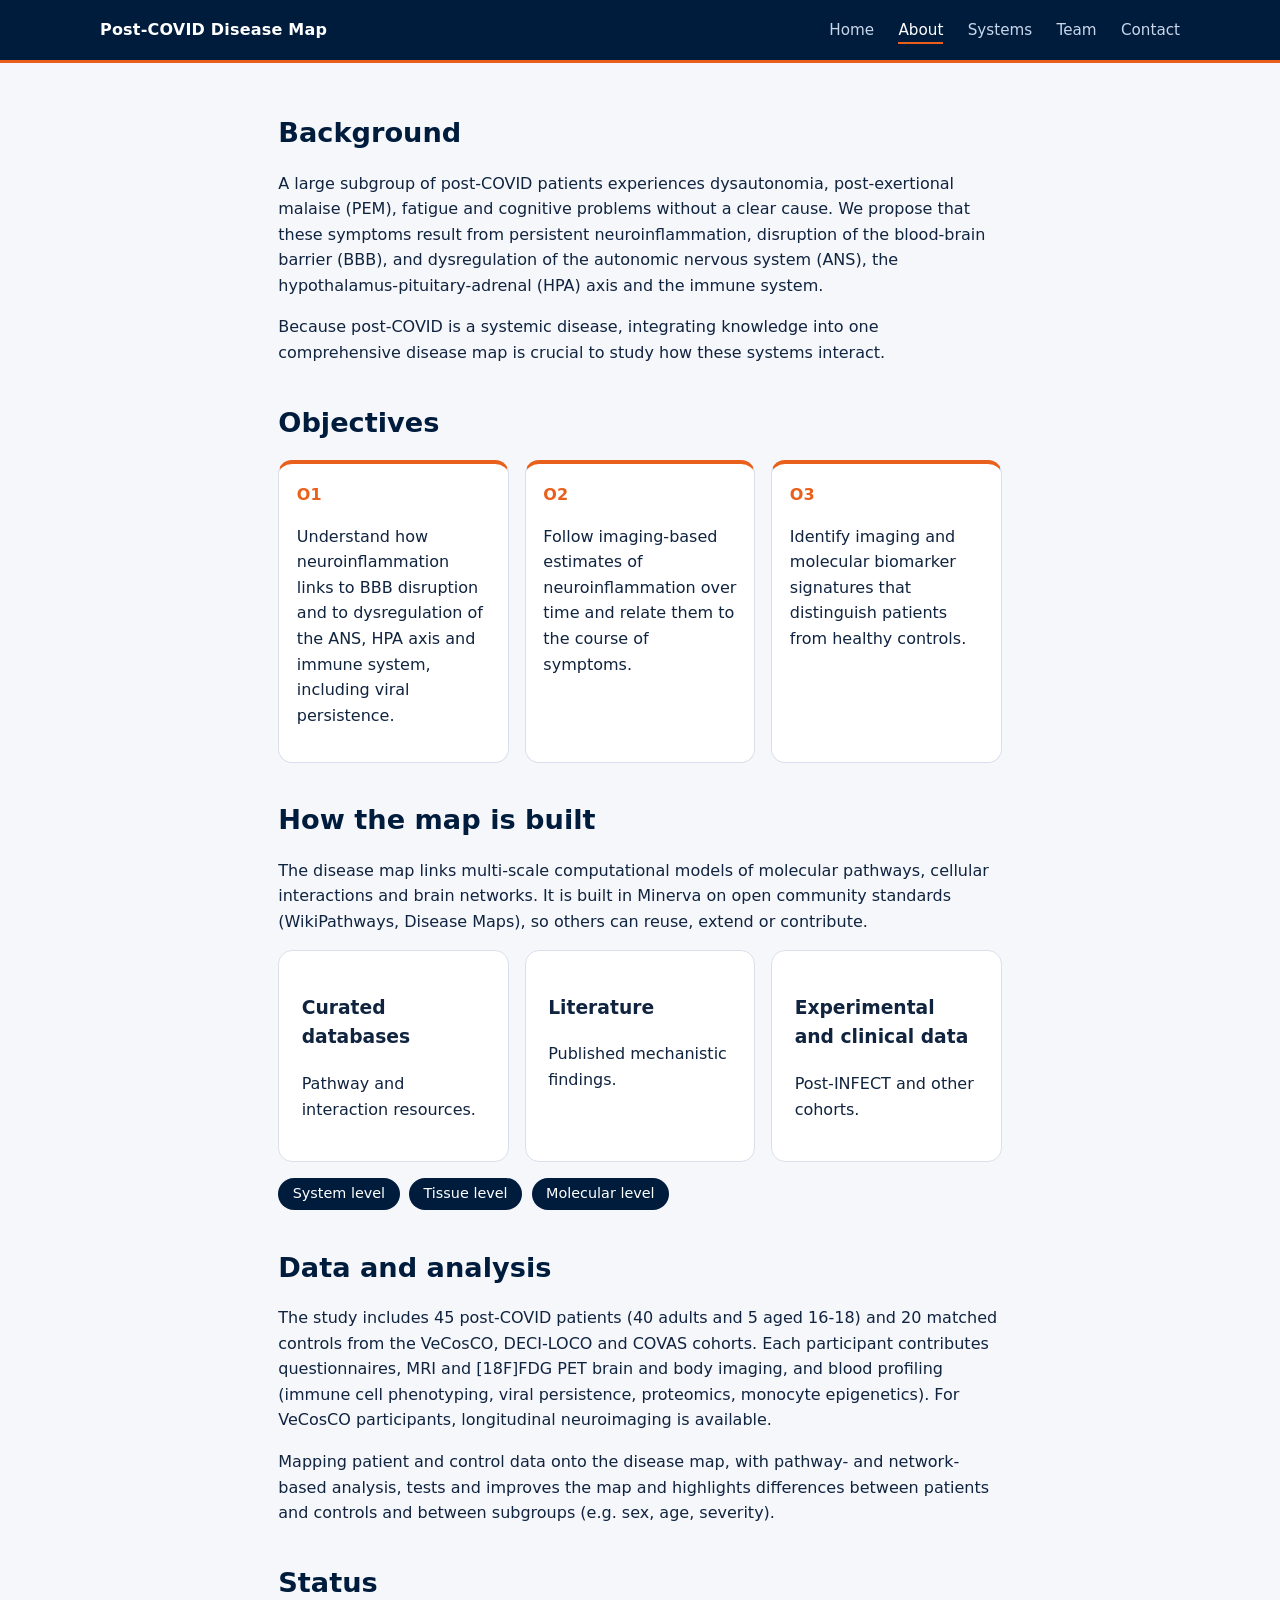
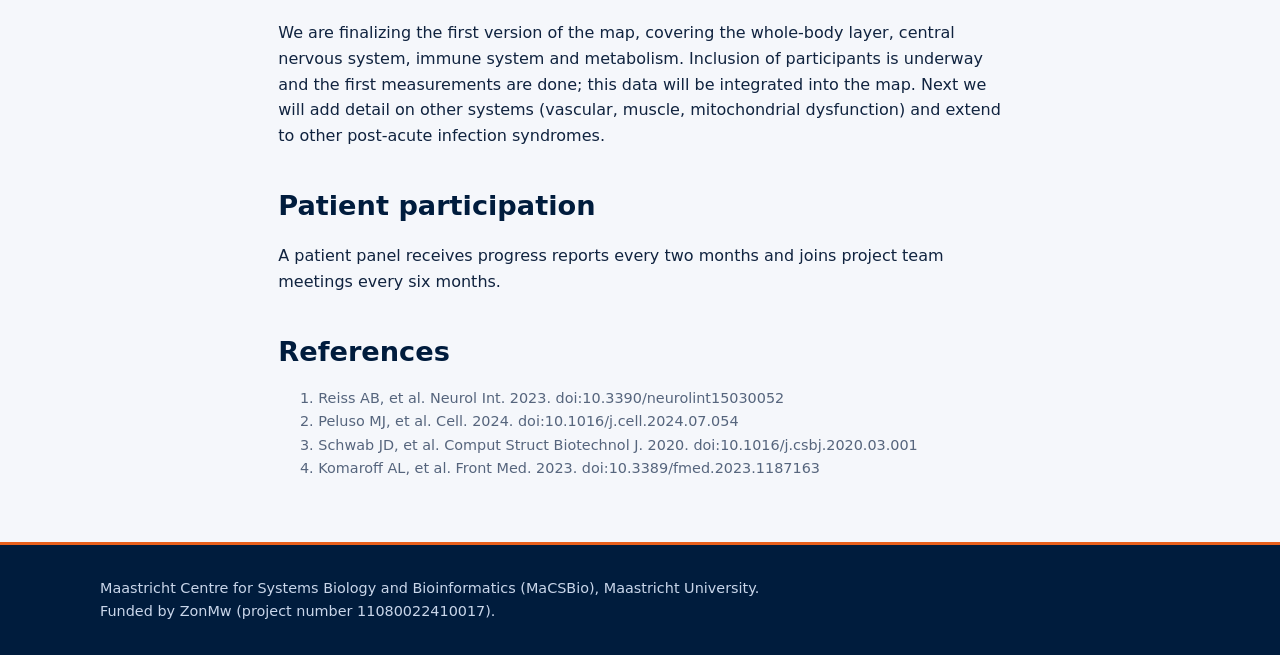
==== about.html @ 246753d6 "major changes made" ====
<!DOCTYPE html>
<html lang="en">
<head>
<meta charset="utf-8">
<meta name="viewport" content="width=device-width, initial-scale=1">
<title>About | Post-COVID Disease Map</title>
<meta name="description" content="A multi-layer disease map for decoding post-COVID mechanisms.">
<link rel="stylesheet" href="style.css">
</head>
<body>
<header class="site-header"><div class="wrap">
  <a class="brand" href="index.html">Post-COVID Disease Map</a>
  <nav>
    <a href="index.html">Home</a>
    <a href="about.html" class="active">About</a>
    <a href="systems.html">Systems</a>
    <a href="team.html">Team</a>
    <a href="contact.html">Contact</a>
  </nav>
</div></header>
<main><section><div class="wrap prose">
  <h2>Background</h2>
  <p>A large subgroup of post-COVID patients experiences dysautonomia, post-exertional malaise (PEM), fatigue and cognitive problems without a clear cause. We propose that these symptoms result from persistent neuroinflammation, disruption of the blood-brain barrier (BBB), and dysregulation of the autonomic nervous system (ANS), the hypothalamus-pituitary-adrenal (HPA) axis and the immune system.</p>
  <p>Because post-COVID is a systemic disease, integrating knowledge into one comprehensive disease map is crucial to study how these systems interact.</p>

  <h2>Objectives</h2>
  <div class="objs">
    <div class="obj"><b>O1</b><p>Understand how neuroinflammation links to BBB disruption and to dysregulation of the ANS, HPA axis and immune system, including viral persistence.</p></div>
    <div class="obj"><b>O2</b><p>Follow imaging-based estimates of neuroinflammation over time and relate them to the course of symptoms.</p></div>
    <div class="obj"><b>O3</b><p>Identify imaging and molecular biomarker signatures that distinguish patients from healthy controls.</p></div>
  </div>

  <h2>How the map is built</h2>
  <p>The disease map links multi-scale computational models of molecular pathways, cellular interactions and brain networks. It is built in Minerva on open community standards (WikiPathways, Disease Maps), so others can reuse, extend or contribute.</p>
  <div class="sources">
    <div class="card"><h3>Curated databases</h3><p>Pathway and interaction resources.</p></div>
    <div class="card"><h3>Literature</h3><p>Published mechanistic findings.</p></div>
    <div class="card"><h3>Experimental and clinical data</h3><p>Post-INFECT and other cohorts.</p></div>
  </div>
  <div class="levels"><span>System level</span><span>Tissue level</span><span>Molecular level</span></div>

  <h2>Data and analysis</h2>
  <p>The study includes 45 post-COVID patients (40 adults and 5 aged 16-18) and 20 matched controls from the VeCosCO, DECI-LOCO and COVAS cohorts. Each participant contributes questionnaires, MRI and [18F]FDG PET brain and body imaging, and blood profiling (immune cell phenotyping, viral persistence, proteomics, monocyte epigenetics). For VeCosCO participants, longitudinal neuroimaging is available.</p>
  <p>Mapping patient and control data onto the disease map, with pathway- and network-based analysis, tests and improves the map and highlights differences between patients and controls and between subgroups (e.g. sex, age, severity).</p>

  <h2>Status</h2>
  <p>We are finalizing the first version of the map, covering the whole-body layer, central nervous system, immune system and metabolism. Inclusion of participants is underway and the first measurements are done; this data will be integrated into the map. Next we will add detail on other systems (vascular, muscle, mitochondrial dysfunction) and extend to other post-acute infection syndromes.</p>

  <h2>Patient participation</h2>
  <p>A patient panel receives progress reports every two months and joins project team meetings every six months.</p>

  <h2>References</h2>
  <ol class="refs">
    <li>Reiss AB, et al. Neurol Int. 2023. doi:10.3390/neurolint15030052</li>
    <li>Peluso MJ, et al. Cell. 2024. doi:10.1016/j.cell.2024.07.054</li>
    <li>Schwab JD, et al. Comput Struct Biotechnol J. 2020. doi:10.1016/j.csbj.2020.03.001</li>
    <li>Komaroff AL, et al. Front Med. 2023. doi:10.3389/fmed.2023.1187163</li>
  </ol>
</div></section></main>
<footer><div class="wrap">
  Maastricht Centre for Systems Biology and Bioinformatics (MaCSBio), Maastricht University.<br>
  Funded by ZonMw (project number 11080022410017).
  <!-- TODO: add logos (Maastricht University, MaCSBio, post-INFECT, ZonMw) -->
</div></footer>
</body></html>
---- style.css ----
:root{
  --ink:#10233f; --muted:#56657d; --bg:#f5f7fb; --card:#ffffff; --line:#d9e0ec;
  --brand:#001c3d; --orange:#e8601c; --accent:#e8601c; --accent-2:#1b4f9c; --soft:#e6ecf6;
  --cns:#0b6a85; --immune:#1a8f87; --gi:#1f4e8c; --msk:#1f8f5f; --vasc:#14147a; --cell:#2a8a14;
  --radius:14px; --max:1120px;
}
*{box-sizing:border-box}
html{scroll-behavior:smooth}
body{margin:0;font-family:system-ui,-apple-system,"Segoe UI",Roboto,sans-serif;color:var(--ink);background:var(--bg);line-height:1.6}
a{color:var(--accent-2)}
.wrap{max-width:var(--max);margin:0 auto;padding:0 1.25rem}

/* header */
.site-header{background:var(--brand);color:#fff;position:sticky;top:0;z-index:10;border-bottom:3px solid var(--orange)}
.site-header .wrap{display:flex;align-items:center;justify-content:space-between;gap:1rem;min-height:60px;flex-wrap:wrap}
.brand{color:#fff;text-decoration:none;font-weight:700;letter-spacing:.2px}
nav a{color:#c9d6ea;text-decoration:none;margin-left:1.2rem;font-size:.95rem;padding:.2rem 0;border-bottom:2px solid transparent}
nav a:hover,nav a.active{color:#fff;border-bottom-color:var(--orange)}

/* hero: the main figure, shown immediately */
.hero{background:#fff;border-bottom:1px solid var(--line);padding:1.5rem 0 2rem}
.hero-grid{display:grid;grid-template-columns:minmax(0,1.25fr) minmax(0,.75fr);gap:2rem;align-items:center}
.hero-fig{margin:0}
.hero-fig img{display:block;width:100%;height:auto;max-height:calc(100vh - 110px);object-fit:contain}
.eyebrow{text-transform:uppercase;font-size:.78rem;letter-spacing:.12em;color:var(--accent);font-weight:700}
.hero h1{font-size:clamp(2rem,4vw,3rem);line-height:1.1;margin:.3rem 0 .8rem;color:var(--brand)}
.lead{font-size:1.1rem;color:var(--muted)}
.btn{display:inline-block;background:var(--accent);color:#fff;text-decoration:none;padding:.65rem 1.2rem;border-radius:999px;font-weight:600;margin:.4rem .5rem 0 0}
.btn.ghost{background:transparent;color:var(--brand);border:1.5px solid var(--brand)}
.btn:hover{filter:brightness(1.08)}
.stats{display:flex;gap:1.5rem;margin-top:1.4rem;flex-wrap:wrap}
.stat b{display:block;font-size:1.9rem;color:var(--brand);line-height:1}
.stat span{font-size:.85rem;color:var(--muted)}

/* sections */
section{padding:3rem 0}
section h2{font-size:1.7rem;color:var(--brand);margin:0 0 .4rem}
.sub{color:var(--muted);max-width:60ch;margin:0 0 1.8rem}

/* steps */
.steps{display:grid;grid-template-columns:repeat(3,1fr);gap:1rem}
.step{background:var(--card);border:1px solid var(--line);border-radius:var(--radius);padding:1.2rem}
.step .n{display:inline-grid;place-items:center;width:2rem;height:2rem;border-radius:50%;background:var(--brand);color:#fff;font-weight:700;margin-bottom:.5rem}
.step h3{margin:.1rem 0 .3rem;font-size:1.05rem}

/* systems: horizontal cards, image on the left, colour rail */
.systems{display:grid;grid-template-columns:repeat(2,1fr);gap:1.1rem}
.sys{display:flex;gap:1rem;align-items:center;background:var(--card);border:1px solid var(--line);border-left:6px solid var(--c);border-radius:var(--radius);padding:1rem;text-decoration:none;color:inherit;transition:transform .15s,box-shadow .15s}
.sys:hover{transform:translateY(-3px);box-shadow:0 10px 24px rgba(15,76,92,.12)}
.sys img{width:96px;height:96px;object-fit:contain;flex:none;background:#eef2f9;border-radius:12px;padding:6px}
.sys h3{margin:0 0 .15rem;color:var(--c);font-size:1.1rem}
.sys p{margin:0;font-size:.92rem;color:var(--muted)}
.cns{--c:var(--cns)} .immune{--c:var(--immune)} .gi{--c:var(--gi)}
.msk{--c:var(--msk)} .vasc{--c:var(--vasc)} .cell{--c:var(--cell)}

.chips{display:flex;gap:.5rem;flex-wrap:wrap;margin-top:1.4rem}
.chip{background:var(--soft);color:var(--brand);padding:.3rem .8rem;border-radius:999px;font-size:.85rem;font-weight:600}

/* detail rows on systems.html */
.detail{display:grid;grid-template-columns:220px 1fr;gap:1.5rem;align-items:center;background:var(--card);border:1px solid var(--line);border-top:5px solid var(--c);border-radius:var(--radius);padding:1.4rem;margin-bottom:1.2rem;scroll-margin-top:80px}
.detail:nth-child(even){grid-template-columns:1fr 220px}
.detail:nth-child(even) img{order:2}
.detail img{width:100%;max-width:220px;height:auto;justify-self:center}
.detail h2{color:var(--c);font-size:1.4rem}

/* misc */
.card{background:var(--card);border:1px solid var(--line);border-radius:var(--radius);padding:1.4rem}
.people{display:grid;grid-template-columns:repeat(3,1fr);gap:1rem}
footer{background:var(--brand);color:#c9d6ea;border-top:3px solid var(--orange);padding:2rem 0;font-size:.9rem}
footer a{color:#fff}

@media (max-width:860px){
  .hero-grid,.steps,.systems,.people{grid-template-columns:1fr}
  .detail,.detail:nth-child(even){grid-template-columns:1fr}
  .detail:nth-child(even) img{order:0}
  nav a{margin:0 .8rem 0 0}
}

/* badges, text blocks, about page */
.badge{display:inline-block;font-size:.72rem;font-weight:700;padding:.1rem .6rem;border-radius:999px;margin-left:.5rem;vertical-align:middle;letter-spacing:.02em}
.badge.now{background:#e1f3ea;color:#16663f}
.badge.dev{background:#fff0e4;color:#b4470a}
.badge.next{background:#e6ecf6;color:#3d4f6b}
.prose{max-width:75ch}
.prose h2{margin-top:2.2rem}
.prose h2:first-child{margin-top:0}
.objs{display:grid;grid-template-columns:repeat(3,1fr);gap:1rem;margin:1rem 0}
.obj{background:var(--card);border:1px solid var(--line);border-top:4px solid var(--orange);border-radius:var(--radius);padding:1.1rem}
.obj b{color:var(--orange)}
.sources{display:grid;grid-template-columns:repeat(3,1fr);gap:1rem;margin:1rem 0}
.levels{display:flex;gap:.6rem;flex-wrap:wrap;margin:.5rem 0 1rem}
.levels span{background:var(--brand);color:#fff;padding:.3rem .9rem;border-radius:999px;font-size:.9rem}
.refs{font-size:.9rem;color:var(--muted)}
@media (max-width:860px){.objs,.sources{grid-template-columns:1fr}}
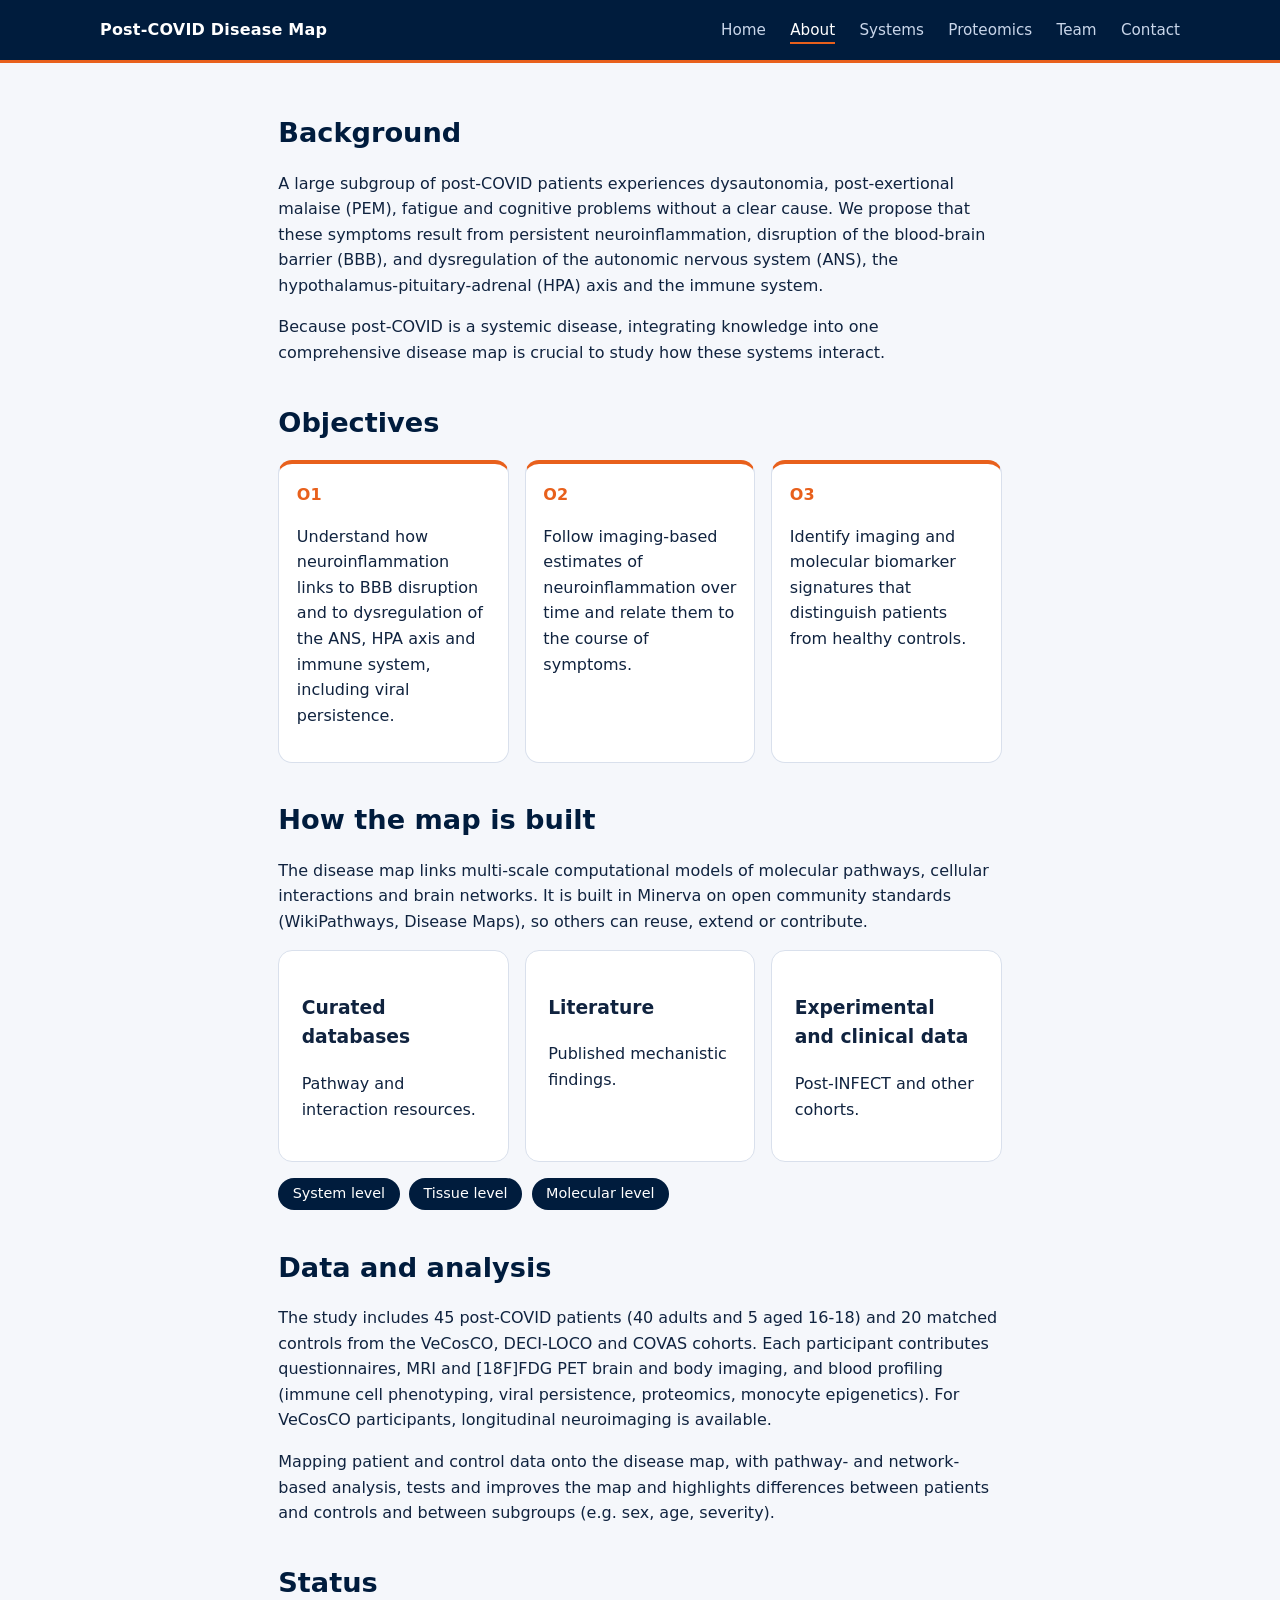
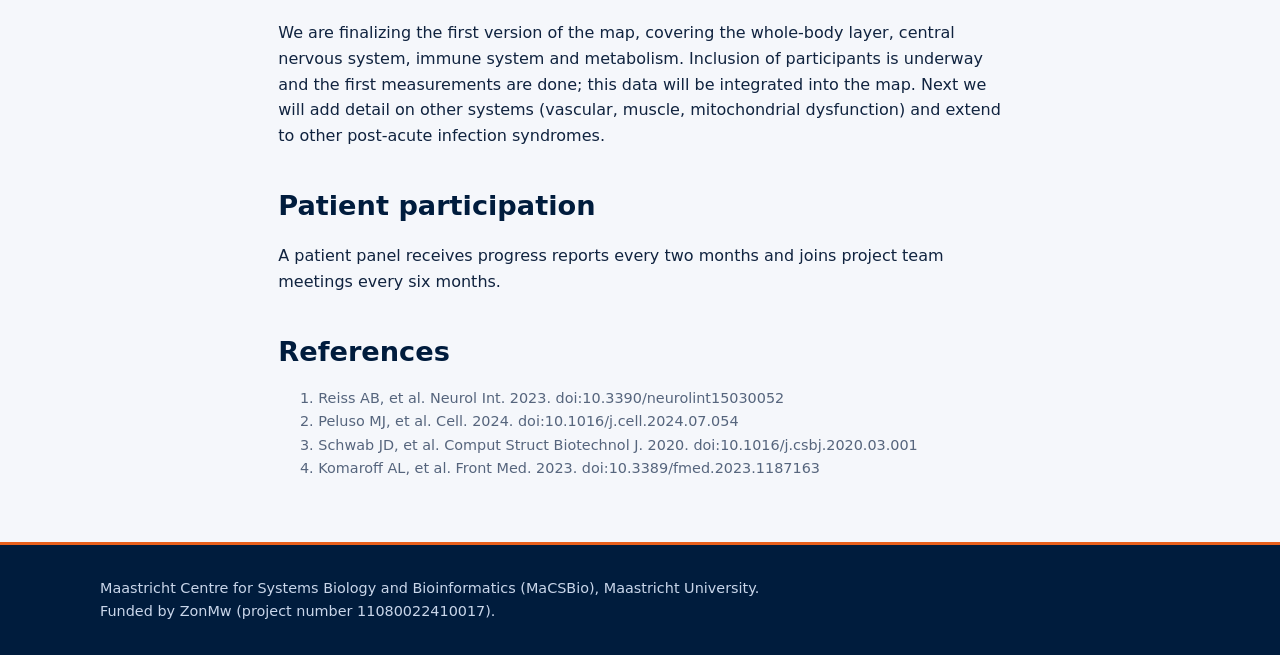
==== commit fd1b3432: "proteomics included" ====
--- a/about.html
+++ b/about.html
@@ -5,7 +5,7 @@
 <meta name="viewport" content="width=device-width, initial-scale=1">
 <title>About | Post-COVID Disease Map</title>
 <meta name="description" content="A multi-layer disease map for decoding post-COVID mechanisms.">
-<link rel="stylesheet" href="style.css">
+<link rel="stylesheet" href="style.css?v=3">
 </head>
 <body>
 <header class="site-header"><div class="wrap">
@@ -14,6 +14,7 @@
     <a href="index.html">Home</a>
     <a href="about.html" class="active">About</a>
     <a href="systems.html">Systems</a>
+    <a href="proteomics-maps.html">Proteomics</a>
     <a href="team.html">Team</a>
     <a href="contact.html">Contact</a>
   </nav>
--- a/style.css
+++ b/style.css
@@ -92,3 +92,34 @@
 .levels span{background:var(--brand);color:#fff;padding:.3rem .9rem;border-radius:999px;font-size:.9rem}
 .refs{font-size:.9rem;color:var(--muted)}
 @media (max-width:860px){.objs,.sources{grid-template-columns:1fr}}
+
+/* project badge */
+.project{display:flex;align-items:center;gap:.7rem;flex-wrap:wrap;margin-bottom:.3rem}
+.project-badge{display:inline-flex;align-items:center;gap:.5rem;background:var(--brand);color:#fff;font-weight:800;font-size:1.05rem;letter-spacing:.04em;padding:.45rem 1.1rem;border-radius:999px;box-shadow:0 4px 14px rgba(0,28,61,.25)}
+.project-badge i{width:.7rem;height:.7rem;border-radius:50%;background:var(--orange);box-shadow:0 0 0 4px rgba(232,96,28,.3)}
+.project-sub{color:var(--muted);font-size:.9rem;font-weight:600}
+.hero h1 .hl{color:var(--orange)}
+
+/* clickable statement */
+.callout{display:flex;align-items:center;justify-content:space-between;gap:1.2rem;margin-top:1.6rem;padding:1.1rem 1.4rem;background:var(--brand);color:#fff;border-radius:var(--radius);border-left:6px solid var(--orange);text-decoration:none;transition:transform .15s,box-shadow .15s}
+.callout:hover{transform:translateY(-2px);box-shadow:0 10px 24px rgba(0,28,61,.25)}
+.callout b{color:#fff}
+.callout .go{flex:none;background:var(--orange);color:#fff;font-weight:700;padding:.5rem 1rem;border-radius:999px;white-space:nowrap}
+
+/* workflow */
+.flow{list-style:none;margin:1.5rem 0 0;padding:0;display:grid;grid-template-columns:repeat(5,1fr);gap:1.6rem}
+.fstep{position:relative;background:var(--card);border:1px solid var(--line);border-top:5px solid var(--brand);border-radius:var(--radius);padding:1.1rem}
+.fstep:nth-child(even){border-top-color:var(--orange)}
+.fstep:not(:last-child)::after{content:"\2192";position:absolute;right:-1.45rem;top:50%;transform:translateY(-50%);font-size:1.4rem;color:var(--orange);font-weight:700}
+.fstep .n{display:inline-grid;place-items:center;width:2rem;height:2rem;border-radius:50%;background:var(--brand);color:#fff;font-weight:700;margin-bottom:.4rem}
+.fstep h3{margin:.1rem 0 .2rem;font-size:1.05rem;color:var(--brand)}
+.fstep p{font-size:.9rem;margin:.3rem 0}
+.fstep .io{font-size:.75rem;font-weight:700;text-transform:uppercase;letter-spacing:.05em;color:var(--orange)}
+.bg{margin-top:3rem}
+.bggrid{display:grid;grid-template-columns:repeat(2,1fr);gap:1rem;margin-top:1rem}
+@media (max-width:1000px){
+  .flow{grid-template-columns:1fr}
+  .fstep:not(:last-child)::after{content:"\2193";right:auto;left:50%;top:auto;bottom:-1.5rem;transform:translateX(-50%)}
+  .bggrid{grid-template-columns:1fr}
+  .callout{flex-direction:column;align-items:flex-start}
+}
